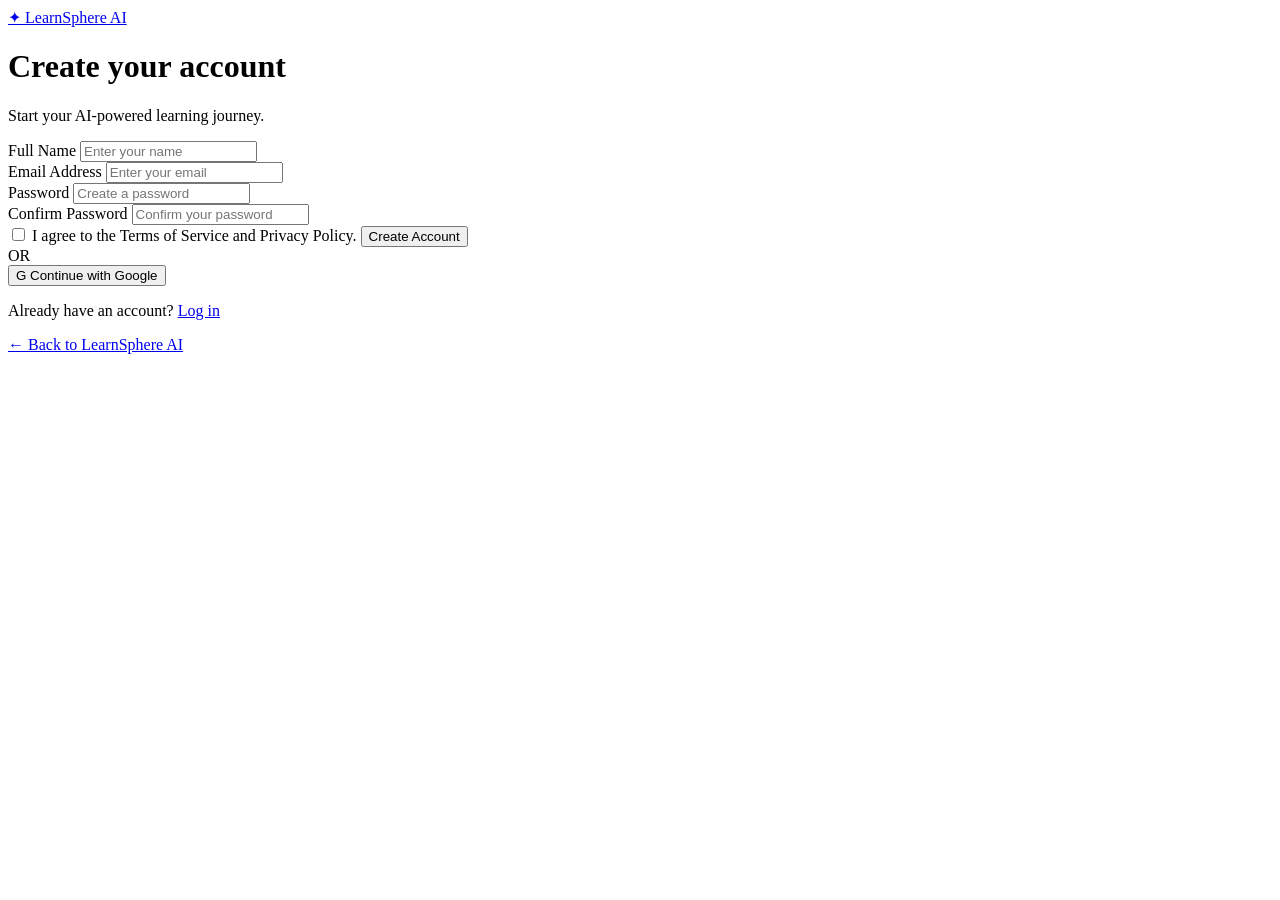
==== signup.html @ 56237e68 "Create signup.html" ====
<!DOCTYPE html>
<html lang="en">

<head>
    <meta charset="UTF-8">
    <meta name="viewport" content="width=device-width, initial-scale=1.0">

    <title>Sign Up - LearnSphere AI</title>

    <link rel="stylesheet" href="signup.css">
</head>

<body>

    <!-- Background -->
    <div class="background-glow"></div>


    <!-- Sign Up Container -->
    <main class="auth-container">

        <!-- Logo -->
        <a href="index.html" class="brand">

            <span class="brand-icon">✦</span>

            <span>LearnSphere AI</span>

        </a>


        <!-- Card -->
        <div class="auth-card">

            <div class="auth-header">

                <h1>Create your account</h1>

                <p>
                    Start your AI-powered learning journey.
                </p>

            </div>


            <!-- Form -->
            <form id="signupForm">

                <!-- Name -->
                <div class="form-group">

                    <label for="name">
                        Full Name
                    </label>

                    <input
                        type="text"
                        id="name"
                        placeholder="Enter your name"
                        required
                    >

                </div>


                <!-- Email -->
                <div class="form-group">

                    <label for="email">
                        Email Address
                    </label>

                    <input
                        type="email"
                        id="email"
                        placeholder="Enter your email"
                        required
                    >

                </div>


                <!-- Password -->
                <div class="form-group">

                    <label for="password">
                        Password
                    </label>

                    <input
                        type="password"
                        id="password"
                        placeholder="Create a password"
                        minlength="6"
                        required
                    >

                </div>


                <!-- Confirm Password -->
                <div class="form-group">

                    <label for="confirmPassword">
                        Confirm Password
                    </label>

                    <input
                        type="password"
                        id="confirmPassword"
                        placeholder="Confirm your password"
                        minlength="6"
                        required
                    >

                </div>


                <!-- Terms -->
                <label class="terms">

                    <input
                        type="checkbox"
                        id="terms"
                        required
                    >

                    <span>
                        I agree to the Terms of Service and Privacy Policy.
                    </span>

                </label>


                <!-- Button -->
                <button
                    type="submit"
                    class="signup-button"
                >
                    Create Account
                </button>

            </form>


            <!-- Divider -->
            <div class="divider">

                <span>OR</span>

            </div>


            <!-- Google Button -->
            <button
                type="button"
                class="google-button"
                id="googleSignup"
            >

                <span>G</span>

                Continue with Google

            </button>


            <!-- Login -->
            <p class="login-text">

                Already have an account?

                <a href="login.html">
                    Log in
                </a>

            </p>

        </div>


        <!-- Back -->
        <a href="index.html" class="back-home">
            ← Back to LearnSphere AI
        </a>

    </main>


    <script>

        const signupForm =
            document.getElementById("signupForm");

        signupForm.addEventListener(
            "submit",
            function(event) {

                event.preventDefault();

                const name =
                    document.getElementById("name").value.trim();

                const email =
                    document.getElementById("email").value.trim();

                const password =
                    document.getElementById("password").value;

                const confirmPassword =
                    document.getElementById("confirmPassword").value;


                if (password !== confirmPassword) {

                    alert(
                        "Passwords do not match."
                    );

                    return;
                }


                alert(
                    "Welcome to LearnSphere AI, " +
                    name +
                    "!\n\n" +
                    "Account authentication will be connected in the next stage."
                );

            }
        );


        document
            .getElementById("googleSignup")
            .addEventListener(
                "click",
                function() {

                    alert(
                        "Google Sign-In will be connected in the authentication stage."
                    );

                }
            );

    </script>

</body>

              </html>
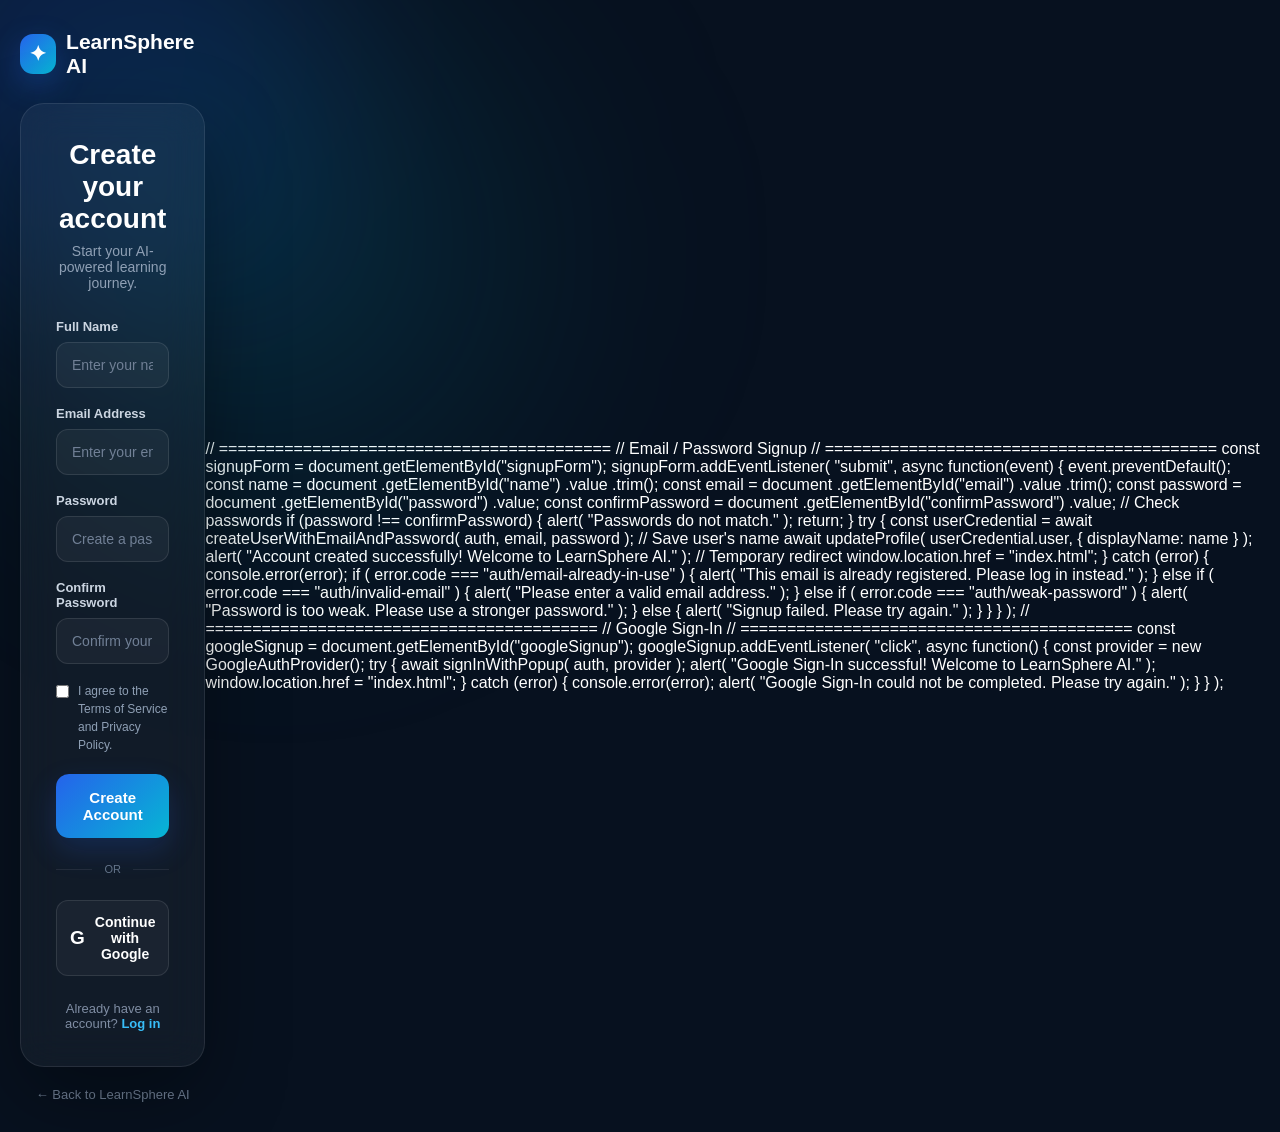
==== commit 58e572cf: "Refactor signup form with async/await Refactor signup form submission to use async/await for better " ====
--- a/signup.html
+++ b/signup.html
@@ -187,66 +187,186 @@
     </main>
 
 
-    <script>
-
-        const signupForm =
-            document.getElementById("signupForm");
-
-        signupForm.addEventListener(
-            "submit",
-            function(event) {
-
-                event.preventDefault();
-
-                const name =
-                    document.getElementById("name").value.trim();
-
-                const email =
-                    document.getElementById("email").value.trim();
-
-                const password =
-                    document.getElementById("password").value;
-
-                const confirmPassword =
-                    document.getElementById("confirmPassword").value;
-
-
-                if (password !== confirmPassword) {
+// ==========================================
+    // Email / Password Signup
+    // ==========================================
+
+    const signupForm =
+        document.getElementById("signupForm");
+
+
+    signupForm.addEventListener(
+        "submit",
+        async function(event) {
+
+            event.preventDefault();
+
+
+            const name =
+                document
+                    .getElementById("name")
+                    .value
+                    .trim();
+
+
+            const email =
+                document
+                    .getElementById("email")
+                    .value
+                    .trim();
+
+
+            const password =
+                document
+                    .getElementById("password")
+                    .value;
+
+
+            const confirmPassword =
+                document
+                    .getElementById("confirmPassword")
+                    .value;
+
+
+            // Check passwords
+
+            if (password !== confirmPassword) {
+
+                alert(
+                    "Passwords do not match."
+                );
+
+                return;
+
+            }
+
+
+            try {
+
+                const userCredential =
+                    await createUserWithEmailAndPassword(
+                        auth,
+                        email,
+                        password
+                    );
+
+
+                // Save user's name
+
+                await updateProfile(
+                    userCredential.user,
+                    {
+                        displayName: name
+                    }
+                );
+
+
+                alert(
+                    "Account created successfully! Welcome to LearnSphere AI."
+                );
+
+
+                // Temporary redirect
+
+                window.location.href =
+                    "index.html";
+
+
+            } catch (error) {
+
+                console.error(error);
+
+
+                if (
+                    error.code ===
+                    "auth/email-already-in-use"
+                ) {
 
                     alert(
-                        "Passwords do not match."
-                    );
-
-                    return;
+                        "This email is already registered. Please log in instead."
+                    );
+
+                } else if (
+                    error.code ===
+                    "auth/invalid-email"
+                ) {
+
+                    alert(
+                        "Please enter a valid email address."
+                    );
+
+                } else if (
+                    error.code ===
+                    "auth/weak-password"
+                ) {
+
+                    alert(
+                        "Password is too weak. Please use a stronger password."
+                    );
+
+                } else {
+
+                    alert(
+                        "Signup failed. Please try again."
+                    );
+
                 }
 
+            }
+
+        }
+    );
+
+
+    // ==========================================
+    // Google Sign-In
+    // ==========================================
+
+    const googleSignup =
+        document.getElementById("googleSignup");
+
+
+    googleSignup.addEventListener(
+        "click",
+        async function() {
+
+            const provider =
+                new GoogleAuthProvider();
+
+
+            try {
+
+                await signInWithPopup(
+                    auth,
+                    provider
+                );
+
 
                 alert(
-                    "Welcome to LearnSphere AI, " +
-                    name +
-                    "!\n\n" +
-                    "Account authentication will be connected in the next stage."
+                    "Google Sign-In successful! Welcome to LearnSphere AI."
+                );
+
+
+                window.location.href =
+                    "index.html";
+
+
+            } catch (error) {
+
+                console.error(error);
+
+
+                alert(
+                    "Google Sign-In could not be completed. Please try again."
                 );
 
             }
-        );
-
-
-        document
-            .getElementById("googleSignup")
-            .addEventListener(
-                "click",
-                function() {
-
-                    alert(
-                        "Google Sign-In will be connected in the authentication stage."
-                    );
-
-                }
-            );
-
-    </script>
-
-</body>
+
+        }
+    );
+
+                    </script>
+
+    
 
               </html>
--- a/signup.css
+++ b/signup.css
@@ -0,0 +1,480 @@
+/* ==========================================
+   LearnSphere AI
+   Sign Up Page
+========================================== */
+
+* {
+    margin: 0;
+    padding: 0;
+    box-sizing: border-box;
+}
+
+body {
+    min-height: 100vh;
+
+    display: flex;
+    align-items: center;
+    justify-content: center;
+
+    padding: 30px 20px;
+
+    font-family: Arial, Helvetica, sans-serif;
+
+    color: #ffffff;
+
+    background: #07111f;
+
+    overflow-x: hidden;
+}
+
+
+/* ==========================================
+   Background
+========================================== */
+
+.background-glow {
+    position: fixed;
+
+    width: 500px;
+    height: 500px;
+
+    top: -200px;
+    left: -180px;
+
+    border-radius: 50%;
+
+    background: rgba(37, 99, 235, 0.18);
+
+    filter: blur(100px);
+
+    pointer-events: none;
+}
+
+.background-glow::after {
+    content: "";
+
+    position: fixed;
+
+    width: 450px;
+    height: 450px;
+
+    right: -180px;
+    bottom: -180px;
+
+    border-radius: 50%;
+
+    background: rgba(6, 182, 212, 0.15);
+
+    filter: blur(100px);
+}
+
+
+/* ==========================================
+   Main Container
+========================================== */
+
+.auth-container {
+    width: 100%;
+    max-width: 460px;
+
+    position: relative;
+
+    z-index: 2;
+}
+
+
+/* ==========================================
+   Brand
+========================================== */
+
+.brand {
+    display: flex;
+
+    align-items: center;
+    justify-content: center;
+
+    gap: 10px;
+
+    margin-bottom: 25px;
+
+    color: #ffffff;
+
+    text-decoration: none;
+
+    font-size: 21px;
+
+    font-weight: 700;
+}
+
+.brand-icon {
+    width: 40px;
+    height: 40px;
+
+    display: flex;
+
+    align-items: center;
+    justify-content: center;
+
+    border-radius: 13px;
+
+    background:
+        linear-gradient(
+            135deg,
+            #2563eb,
+            #06b6d4
+        );
+
+    box-shadow:
+        0 10px 30px rgba(
+            37,
+            99,
+            235,
+            0.3
+        );
+
+    font-size: 21px;
+}
+
+
+/* ==========================================
+   Card
+========================================== */
+
+.auth-card {
+    padding: 35px;
+
+    border-radius: 24px;
+
+    background:
+        rgba(255, 255, 255, 0.045);
+
+    border:
+        1px solid rgba(
+            255,
+            255,
+            255,
+            0.09
+        );
+
+    box-shadow:
+        0 30px 80px
+        rgba(0, 0, 0, 0.35);
+
+    backdrop-filter: blur(18px);
+}
+
+
+/* ==========================================
+   Header
+========================================== */
+
+.auth-header {
+    text-align: center;
+
+    margin-bottom: 28px;
+}
+
+.auth-header h1 {
+    font-size: 28px;
+
+    margin-bottom: 8px;
+}
+
+.auth-header p {
+    color: #8fa0b5;
+
+    font-size: 14px;
+}
+
+
+/* ==========================================
+   Form
+========================================== */
+
+.form-group {
+    margin-bottom: 18px;
+}
+
+.form-group label {
+    display: block;
+
+    margin-bottom: 8px;
+
+    color: #cbd5e1;
+
+    font-size: 13px;
+
+    font-weight: 600;
+}
+
+.form-group input {
+    width: 100%;
+
+    padding: 14px 15px;
+
+    border:
+        1px solid rgba(
+            255,
+            255,
+            255,
+            0.1
+        );
+
+    border-radius: 12px;
+
+    outline: none;
+
+    background:
+        rgba(255, 255, 255, 0.045);
+
+    color: #ffffff;
+
+    font-size: 14px;
+
+    transition: 0.25s ease;
+}
+
+.form-group input::placeholder {
+    color: #718096;
+}
+
+.form-group input:focus {
+    border-color: #22d3ee;
+
+    background:
+        rgba(255, 255, 255, 0.07);
+
+    box-shadow:
+        0 0 0 3px
+        rgba(34, 211, 238, 0.08);
+}
+
+
+/* ==========================================
+   Terms
+========================================== */
+
+.terms {
+    display: flex;
+
+    align-items: flex-start;
+
+    gap: 9px;
+
+    margin: 5px 0 20px;
+
+    color: #8fa0b5;
+
+    font-size: 12px;
+
+    line-height: 1.5;
+
+    cursor: pointer;
+}
+
+.terms input {
+    margin-top: 3px;
+
+    accent-color: #2563eb;
+}
+
+
+/* ==========================================
+   Create Account
+========================================== */
+
+.signup-button {
+    width: 100%;
+
+    padding: 15px;
+
+    border: none;
+
+    border-radius: 13px;
+
+    background:
+        linear-gradient(
+            135deg,
+            #2563eb,
+            #06b6d4
+        );
+
+    color: #ffffff;
+
+    font-size: 15px;
+
+    font-weight: 700;
+
+    cursor: pointer;
+
+    transition: 0.25s ease;
+
+    box-shadow:
+        0 12px 30px
+        rgba(37, 99, 235, 0.2);
+}
+
+.signup-button:hover {
+    transform: translateY(-2px);
+
+    box-shadow:
+        0 15px 35px
+        rgba(6, 182, 212, 0.25);
+}
+
+
+/* ==========================================
+   Divider
+========================================== */
+
+.divider {
+    display: flex;
+
+    align-items: center;
+
+    gap: 12px;
+
+    margin: 25px 0;
+
+    color: #65758b;
+
+    font-size: 11px;
+}
+
+.divider::before,
+.divider::after {
+    content: "";
+
+    flex: 1;
+
+    height: 1px;
+
+    background:
+        rgba(255, 255, 255, 0.08);
+}
+
+
+/* ==========================================
+   Google
+========================================== */
+
+.google-button {
+    width: 100%;
+
+    padding: 13px;
+
+    display: flex;
+
+    align-items: center;
+    justify-content: center;
+
+    gap: 10px;
+
+    border:
+        1px solid rgba(
+            255,
+            255,
+            255,
+            0.1
+        );
+
+    border-radius: 12px;
+
+    background:
+        rgba(255, 255, 255, 0.04);
+
+    color: #ffffff;
+
+    font-size: 14px;
+
+    font-weight: 600;
+
+    cursor: pointer;
+
+    transition: 0.25s ease;
+}
+
+.google-button span {
+    font-size: 19px;
+
+    font-weight: 700;
+}
+
+.google-button:hover {
+    background:
+        rgba(255, 255, 255, 0.08);
+}
+
+
+/* ==========================================
+   Login
+========================================== */
+
+.login-text {
+    margin-top: 25px;
+
+    text-align: center;
+
+    color: #7f8da3;
+
+    font-size: 13px;
+}
+
+.login-text a {
+    color: #38bdf8;
+
+    font-weight: 600;
+
+    text-decoration: none;
+}
+
+.login-text a:hover {
+    text-decoration: underline;
+}
+
+
+/* ==========================================
+   Back Home
+========================================== */
+
+.back-home {
+    display: block;
+
+    margin-top: 20px;
+
+    text-align: center;
+
+    color: #718096;
+
+    font-size: 13px;
+
+    text-decoration: none;
+}
+
+.back-home:hover {
+    color: #ffffff;
+}
+
+
+/* ==========================================
+   Mobile
+========================================== */
+
+@media (max-width: 500px) {
+
+    body {
+        padding:
+            25px 15px;
+    }
+
+    .auth-card {
+        padding: 25px 20px;
+
+        border-radius: 20px;
+    }
+
+    .auth-header h1 {
+        font-size: 25px;
+    }
+
+      }
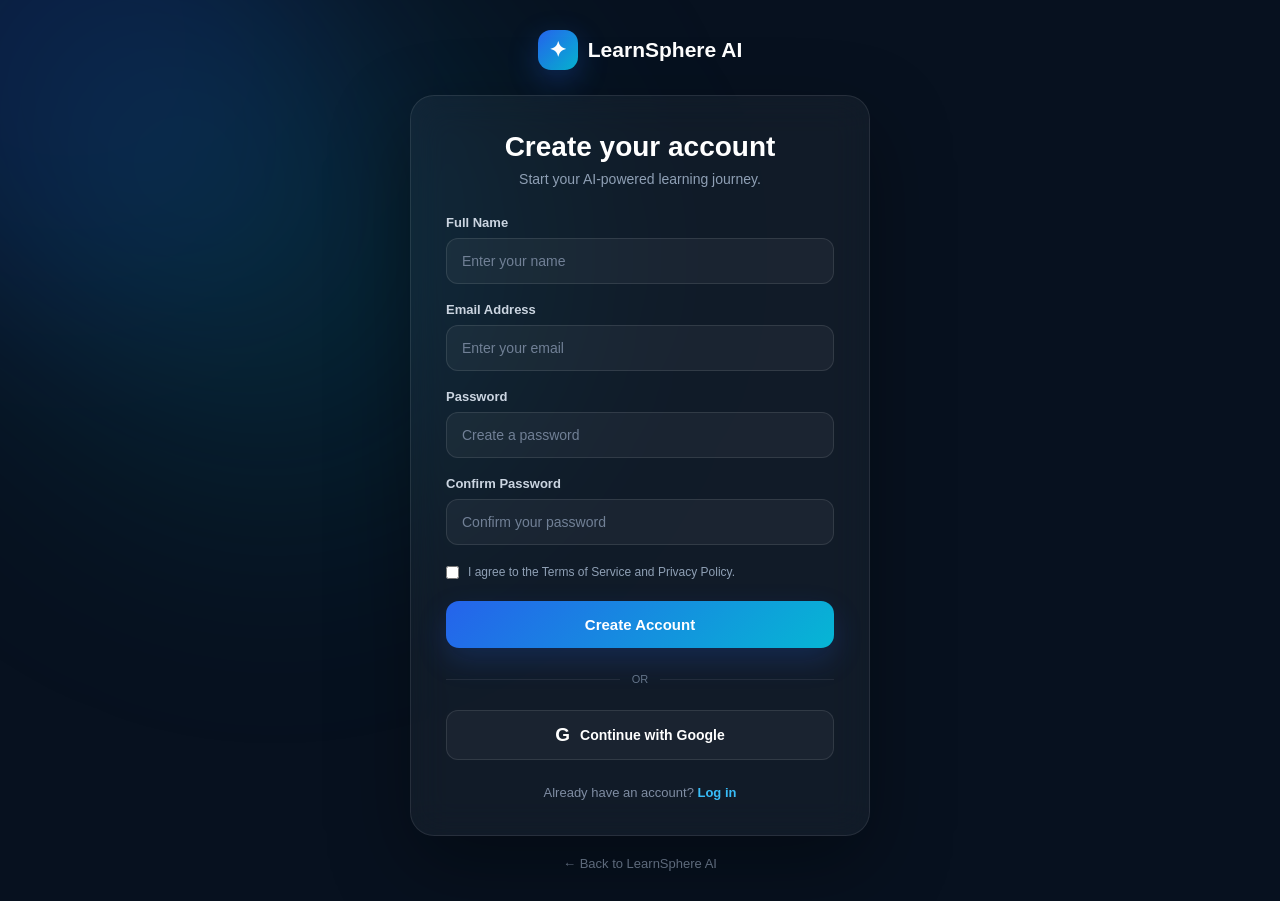
==== commit cb84caad: "Add script tag for email/password signup" ====
--- a/signup.html
+++ b/signup.html
@@ -186,6 +186,8 @@
 
     </main>
 
+<script type="module">
+
 
 // ==========================================
     // Email / Password Signup
@@ -367,6 +369,7 @@
 
                     </script>
 
-    
-
-              </html>
+          </body>
+</html>
+
+              
